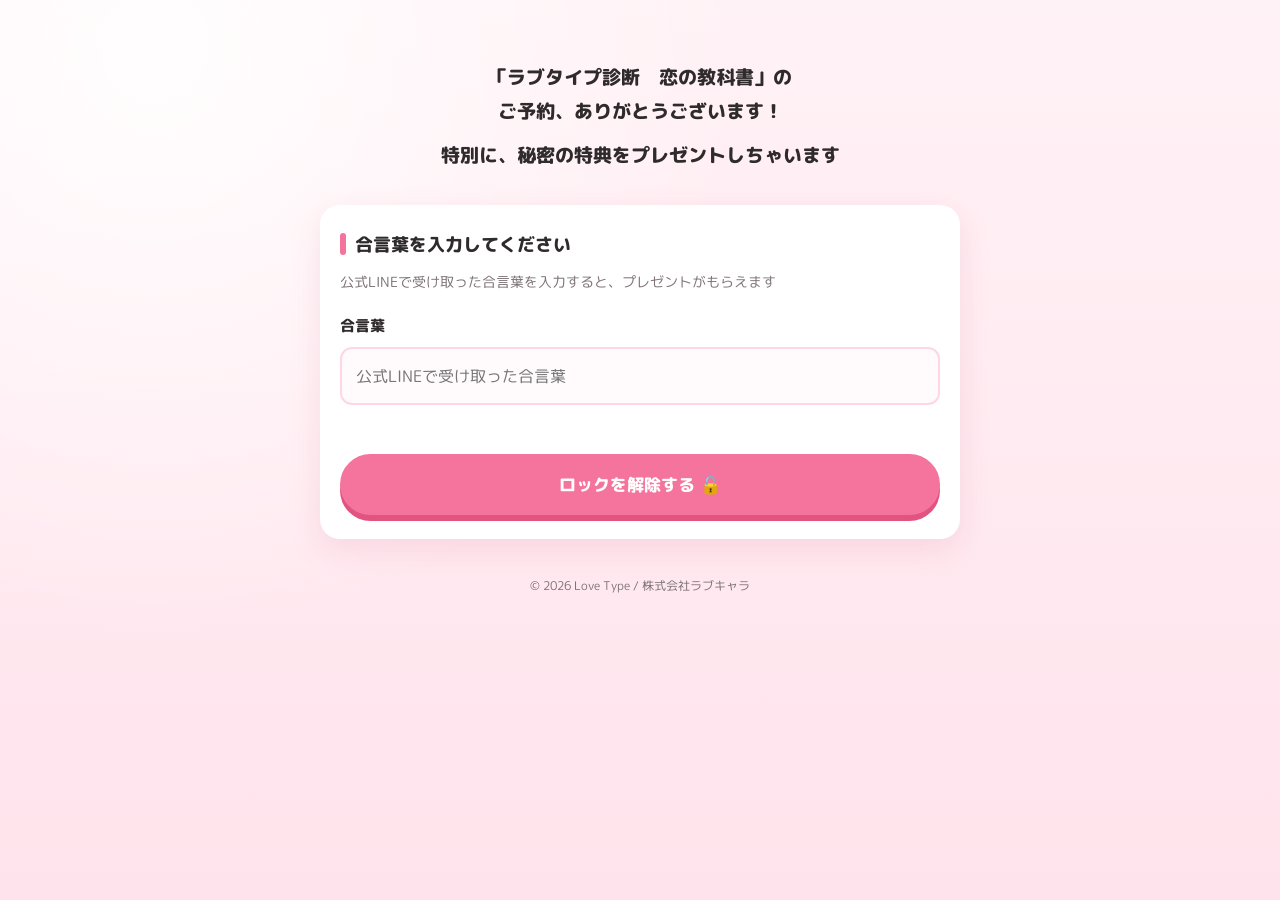
==== index.html @ 6d6f6eb8 "文言を公式LINE配布の表記に統一 - 「ラブタイプ書籍購入者限定！特典お渡し所」のバッジを削除 - フッターを「© 2026 Love Type / 株式会社ラブキャラ」に変更 - 合言葉画面の説明" ====
<!DOCTYPE html>
<html lang="ja">
<head>
<meta charset="UTF-8">
<meta name="viewport" content="width=device-width, initial-scale=1">
<title>ラブタイプ恋愛免許証</title>
<meta name="description" content="「ラブタイプ診断 恋の教科書」の特典。お名前とラブタイプを入れるだけで、あなただけの「ラブタイプ恋愛免許証」が発行できます。">
<meta name="robots" content="noindex, nofollow, noarchive">
<meta property="og:type" content="website">
<meta property="og:title" content="ラブタイプ恋愛免許証">
<meta property="og:description" content="名前とラブタイプを入れるだけ。あなただけの恋愛免許証を発行してSNSでシェアしよう。">
<meta property="og:image" content="assets/img/sample-license.png">
<meta name="twitter:card" content="summary_large_image">
<link rel="stylesheet" href="assets/css/style.css">
</head>
<body>
<div class="wrap">

  <header class="hero">
    <p class="hero__message">
      <span>「ラブタイプ診断　恋の教科書」のご予約、ありがとうございます！</span>
      <span>特別に、秘密の特典をプレゼントしちゃいます</span>
    </p>
  </header>

  <section class="panel gate" id="gate" hidden>
    <h2 class="panel__title">合言葉を入力してください</h2>
    <p class="gate__lead">
      公式LINEで受け取った合言葉を入力すると、プレゼントがもらえます
    </p>
    <form id="gate-form" novalidate>
      <div class="field">
        <label for="passcode">合言葉</label>
        <input type="text" id="passcode" name="passcode" autocomplete="off"
               autocapitalize="off" spellcheck="false" placeholder="公式LINEで受け取った合言葉">
      </div>
      <p class="gate__error" id="gate-error" role="alert"></p>
      <button type="submit" class="btn btn--primary">ロックを解除する 🔓</button>
    </form>
  </section>

  <div id="gated-content" hidden>

  <section class="panel">
    <h2 class="panel__title">特典を受け取ってね♡</h2>

    <form id="license-form" novalidate>
      <div class="field">
        <label for="name">あなたのお名前</label>
        <input type="text" id="name" name="name" maxlength="12" placeholder="ラブ 太郎" autocomplete="name" required>
      </div>

      <div class="field">
        <label for="type">あなたのラブタイプ</label>
        <select id="type" name="type" required>
          <option value="" disabled selected>16タイプから選んでください</option>
        </select>
        <p class="type-note" id="type-note"></p>
      </div>

      <button type="submit" class="btn btn--primary" id="submit">
        特典を受け取る 💌
      </button>
    </form>
  </section>

  </div><!-- /#gated-content -->

  <p class="footer">© 2026 Love Type / 株式会社ラブキャラ</p>
</div>

<script src="assets/js/gate.js"></script>
<script src="assets/js/types.js"></script>
<script src="assets/js/form.js"></script>
</body>
</html>
---- assets/css/style.css ----
@import url('https://fonts.googleapis.com/css2?family=Baloo+2:wght@700;800&family=M+PLUS+Rounded+1c:wght@400;500;700;800&display=swap');

:root {
  --pink: #f4749e;
  --pink-deep: #e2537f;
  --pink-soft: #ffd6e3;
  --pink-pale: #ffeaf1;
  --yellow: #fff27a;
  --ink: #2f2b2c;
  --muted: #7d7376;
  --white: #fff;
  --radius: 20px;
  --shadow: 0 10px 30px rgba(214, 120, 150, 0.18);
}

* {
  box-sizing: border-box;
}

html {
  -webkit-text-size-adjust: 100%;
}

body {
  margin: 0;
  padding: 0 16px 72px;
  font-family: 'M PLUS Rounded 1c', 'Hiragino Maru Gothic ProN', 'Yu Gothic', Meiryo, sans-serif;
  color: var(--ink);
  background:
    radial-gradient(circle at 12% 6%, rgba(255, 255, 255, 0.9), transparent 42%),
    linear-gradient(180deg, #fff2f6 0%, #ffe3ec 100%);
  background-attachment: fixed;
  min-height: 100vh;
  line-height: 1.75;
}

.wrap {
  max-width: 640px;
  margin: 0 auto;
}

/* ---------- ヘッダー ---------- */

.hero {
  text-align: center;
  padding: 40px 0 8px;
}

.hero__badge {
  display: inline-block;
  background: var(--pink);
  color: var(--white);
  font-weight: 800;
  font-size: 15px;
  letter-spacing: 0.04em;
  padding: 7px 20px;
  border-radius: 999px;
}

.hero__message {
  margin: 20px auto 0;
  max-width: 460px;
  font-size: clamp(15px, 4vw, 19px);
  font-weight: 800;
  line-height: 1.8;
}

/* 1文ずつブロックにして、折り返しを均等に分ける（末尾1文字だけ落ちるのを防ぐ） */
.hero__message span {
  display: block;
  text-wrap: balance;
}

.hero__message span + span {
  margin-top: 10px;
}

.hero__title {
  margin: 18px 0 6px;
  font-size: clamp(24px, 6.4vw, 34px);
  font-weight: 800;
  line-height: 1.45;
}

.hero__title .marker {
  background: linear-gradient(transparent 58%, var(--yellow) 58%);
  padding: 0 2px;
}

.hero__logo {
  font-family: 'Baloo 2', 'M PLUS Rounded 1c', sans-serif;
  font-size: clamp(44px, 13vw, 68px);
  font-weight: 800;
  color: var(--pink);
  line-height: 1.1;
  margin: 4px 0 0;
  text-shadow:
    3px 3px 0 var(--white), -3px 3px 0 var(--white),
    3px -3px 0 var(--white), -3px -3px 0 var(--white);
}

.hero__lead {
  margin: 10px auto 0;
  max-width: 460px;
  font-size: 15px;
  color: var(--muted);
}

/* ---------- カード（白い箱） ---------- */

.panel {
  background: var(--white);
  border-radius: var(--radius);
  box-shadow: var(--shadow);
  padding: 24px 20px;
  margin-top: 24px;
}

.panel__title {
  display: flex;
  align-items: center;
  gap: 9px;
  margin: 0 0 16px;
  font-size: 18px;
  font-weight: 800;
}

.panel__title::before {
  content: '';
  width: 6px;
  height: 22px;
  border-radius: 3px;
  background: var(--pink);
}

/* ---------- 合言葉ゲート ---------- */

.gate__lead {
  margin: -6px 0 18px;
  font-size: 14px;
  color: var(--muted);
}

.gate__error {
  margin: -8px 0 14px;
  font-size: 13px;
  font-weight: 700;
  color: #c0392b;
  min-height: 1.75em;
}

/* ---------- 見本画像 ---------- */

.preview {
  margin-top: 24px;
  text-align: center;
}

.preview img {
  width: 100%;
  max-width: 280px;
  height: auto; /* HTML の height 属性で縦に伸びるのを防ぐ */
  border-radius: var(--radius);
  box-shadow: var(--shadow);
  display: block;
  margin: 0 auto;
}

.preview__caption {
  margin: 12px 0 0;
  font-size: 13px;
  color: var(--muted);
}

/* ---------- フォーム ---------- */

.field {
  margin-bottom: 20px;
}

.field > label {
  display: block;
  font-weight: 800;
  font-size: 15px;
  margin-bottom: 8px;
}

.field__hint {
  font-size: 12px;
  font-weight: 500;
  color: var(--muted);
  margin-left: 6px;
}

input[type='text'],
input[type='date'],
select {
  width: 100%;
  font: inherit;
  font-size: 16px; /* iOS でのズームを防ぐ */
  padding: 13px 14px;
  border: 2px solid var(--pink-soft);
  border-radius: 12px;
  background: #fffafc;
  color: var(--ink);
  appearance: none;
}

select {
  background-image: url("data:image/svg+xml,%3Csvg xmlns='http://www.w3.org/2000/svg' width='12' height='8'%3E%3Cpath d='M1 1l5 5 5-5' fill='none' stroke='%23f4749e' stroke-width='2' stroke-linecap='round'/%3E%3C/svg%3E");
  background-repeat: no-repeat;
  background-position: right 16px center;
  padding-right: 40px;
}

input:focus,
select:focus {
  outline: none;
  border-color: var(--pink);
}

.type-note {
  margin: -8px 0 0;
  font-size: 13px;
  color: var(--muted);
  min-height: 1.75em;
}

/* ---------- ボタン ---------- */

.btn {
  display: flex;
  align-items: center;
  justify-content: center;
  gap: 8px;
  width: 100%;
  font: inherit;
  font-weight: 800;
  font-size: 17px;
  padding: 16px;
  border: none;
  border-radius: 999px;
  cursor: pointer;
  text-decoration: none;
  transition: transform 0.12s ease, box-shadow 0.12s ease, opacity 0.12s ease;
}

.btn:active {
  transform: translateY(2px);
}

.btn--primary {
  background: var(--pink);
  color: var(--white);
  box-shadow: 0 6px 0 var(--pink-deep);
}

.btn--primary:active {
  box-shadow: 0 2px 0 var(--pink-deep);
}

.btn--ghost {
  background: var(--white);
  color: var(--pink-deep);
  border: 2px solid var(--pink-soft);
  font-size: 15px;
  padding: 13px;
}

.btn[disabled] {
  opacity: 0.5;
  cursor: not-allowed;
}

/* ---------- 結果ページ ---------- */

.result-image {
  position: relative;
  margin-top: 20px;
  min-height: 200px;
}

.result-image canvas,
.result-image img {
  width: 100%;
  border-radius: var(--radius);
  box-shadow: var(--shadow);
  display: block;
}

.loading {
  display: flex;
  align-items: center;
  justify-content: center;
  gap: 10px;
  padding: 80px 0;
  color: var(--muted);
  font-weight: 700;
}

.loading::before {
  content: '';
  width: 20px;
  height: 20px;
  border: 3px solid var(--pink-soft);
  border-top-color: var(--pink);
  border-radius: 50%;
  animation: spin 0.8s linear infinite;
}

@keyframes spin {
  to {
    transform: rotate(360deg);
  }
}

.save-hint {
  margin: 14px 0 0;
  font-size: 13px;
  color: var(--muted);
  text-align: center;
}

.notice {
  margin: 14px 0 0;
  background: #fff7da;
  border: 2px solid #ffe9a3;
  border-radius: 12px;
  padding: 13px 16px;
  font-size: 13px;
  font-weight: 700;
  color: #8a6d1f;
  text-align: center;
}

.share-grid {
  display: grid;
  grid-template-columns: repeat(3, 1fr);
  gap: 10px;
  margin-top: 12px;
}

.share-btn {
  display: flex;
  flex-direction: column;
  align-items: center;
  justify-content: center;
  gap: 6px;
  padding: 14px 4px;
  border-radius: 14px;
  border: none;
  font: inherit;
  font-size: 13px;
  font-weight: 800;
  color: var(--white);
  text-decoration: none;
  cursor: pointer;
}

.share-btn svg {
  width: 22px;
  height: 22px;
}

.share-btn--x { background: #000; }
.share-btn--line { background: #06c755; }

.share-btn--instagram {
  background: linear-gradient(45deg, #f09433 0%, #dc2743 45%, #bc1888 100%);
}

.stack > * + * {
  margin-top: 10px;
}

.toast {
  position: fixed;
  left: 50%;
  bottom: 28px;
  transform: translateX(-50%) translateY(20px);
  background: rgba(47, 43, 44, 0.94);
  color: var(--white);
  font-size: 14px;
  font-weight: 700;
  padding: 11px 22px;
  border-radius: 999px;
  opacity: 0;
  pointer-events: none;
  transition: opacity 0.2s ease, transform 0.2s ease;
  z-index: 10;
}

.toast.is-visible {
  opacity: 1;
  transform: translateX(-50%) translateY(0);
}

.error {
  background: #fff0f0;
  border: 2px solid #ffc9c9;
  border-radius: 12px;
  padding: 16px;
  color: #c0392b;
  font-weight: 700;
}

.footer {
  margin-top: 36px;
  text-align: center;
  font-size: 12px;
  color: var(--muted);
}

.footer a {
  color: var(--pink-deep);
}
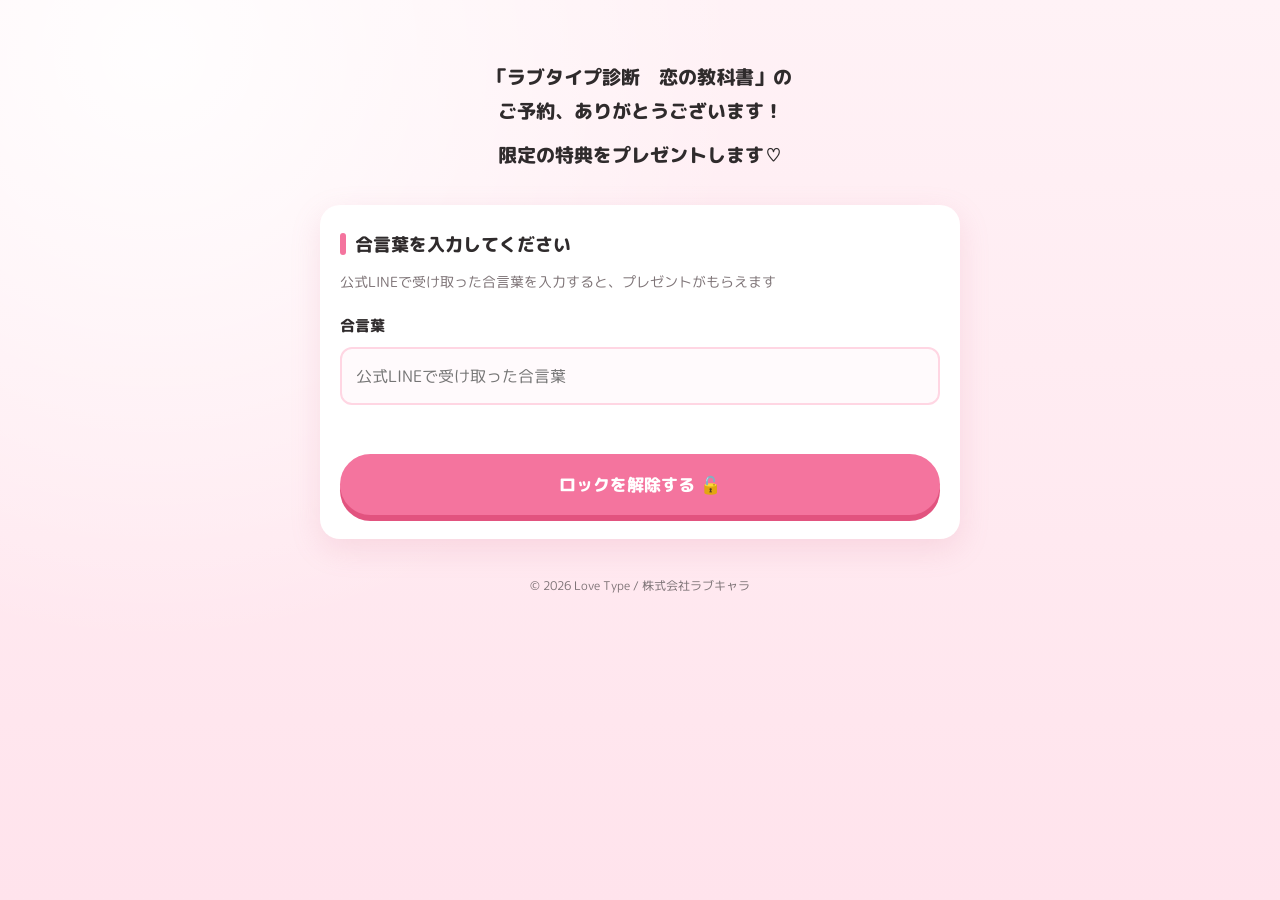
==== commit ea772943: "文言の調整と「画像つきでシェア」ボタンの削除 - お礼メッセージの2文目を「限定の特典をプレゼントします♡」に変更 - 氏名欄に「（最大12文字）」の注記を戻した - フォームの見出し「特典を受け取っ" ====
--- a/index.html
+++ b/index.html
@@ -19,7 +19,7 @@
   <header class="hero">
     <p class="hero__message">
       <span>「ラブタイプ診断　恋の教科書」のご予約、ありがとうございます！</span>
-      <span>特別に、秘密の特典をプレゼントしちゃいます</span>
+      <span>限定の特典をプレゼントします♡</span>
     </p>
   </header>
 
@@ -42,11 +42,9 @@
   <div id="gated-content" hidden>
 
   <section class="panel">
-    <h2 class="panel__title">特典を受け取ってね♡</h2>
-
     <form id="license-form" novalidate>
       <div class="field">
-        <label for="name">あなたのお名前</label>
+        <label for="name">あなたのお名前<span class="field__hint">（最大12文字）</span></label>
         <input type="text" id="name" name="name" maxlength="12" placeholder="ラブ 太郎" autocomplete="name" required>
       </div>
 
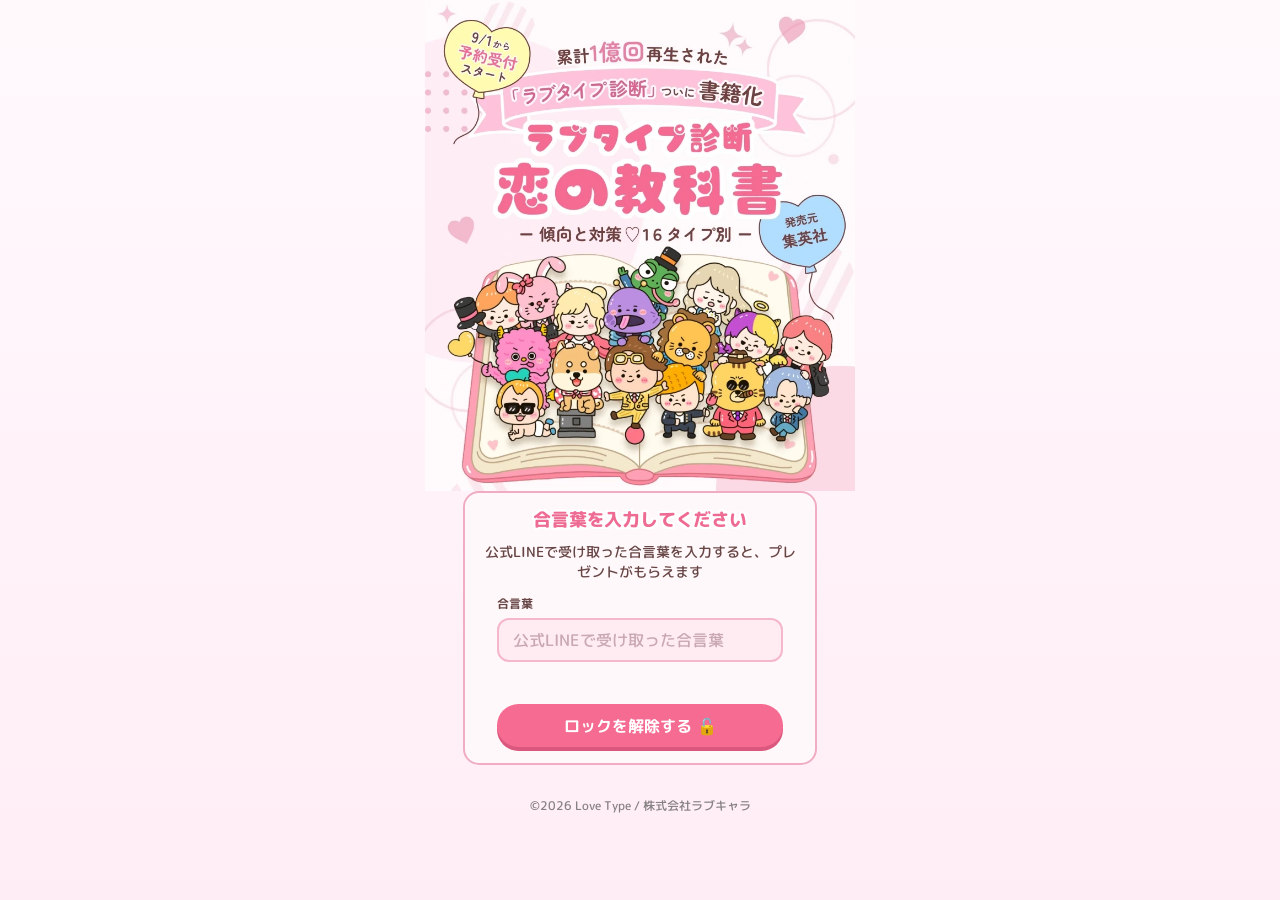
==== commit c8e2ad5e: "入力ページをデザインカンプに合わせて作り直し - 上部のビジュアル（バッジ・リボン・タイトルロゴ・書籍イラスト）は   カンプから切り出して assets/img/hero.webp（PNGフォールバ" ====
--- a/index.html
+++ b/index.html
@@ -17,17 +17,16 @@
 <div class="wrap">
 
   <header class="hero">
-    <p class="hero__message">
-      <span>「ラブタイプ診断　恋の教科書」のご予約、ありがとうございます！</span>
-      <span>限定の特典をプレゼントします♡</span>
-    </p>
+    <picture>
+      <source srcset="assets/img/hero.webp" type="image/webp">
+      <img src="assets/img/hero.png" width="780" height="890"
+           alt="9/1から予約受付スタート。累計1億回再生された「ラブタイプ診断」ついに書籍化。ラブタイプ診断 恋の教科書 ー 傾向と対策♡16タイプ別 ー 発売元 集英社">
+    </picture>
   </header>
 
-  <section class="panel gate" id="gate" hidden>
-    <h2 class="panel__title">合言葉を入力してください</h2>
-    <p class="gate__lead">
-      公式LINEで受け取った合言葉を入力すると、プレゼントがもらえます
-    </p>
+  <section class="card" id="gate" hidden>
+    <h1 class="card__title">合言葉を入力してください</h1>
+    <p class="card__lead">公式LINEで受け取った合言葉を入力すると、プレゼントがもらえます</p>
     <form id="gate-form" novalidate>
       <div class="field">
         <label for="passcode">合言葉</label>
@@ -35,36 +34,35 @@
                autocapitalize="off" spellcheck="false" placeholder="公式LINEで受け取った合言葉">
       </div>
       <p class="gate__error" id="gate-error" role="alert"></p>
-      <button type="submit" class="btn btn--primary">ロックを解除する 🔓</button>
+      <button type="submit" class="btn">ロックを解除する 🔓</button>
     </form>
   </section>
 
   <div id="gated-content" hidden>
+    <section class="card card--ribbon">
+      <h1 class="card__title">ご予約ありがとうございます！</h1>
+      <p class="card__lead">限定特典をプレゼントします♡</p>
 
-  <section class="panel">
-    <form id="license-form" novalidate>
-      <div class="field">
-        <label for="name">あなたのお名前<span class="field__hint">（最大12文字）</span></label>
-        <input type="text" id="name" name="name" maxlength="12" placeholder="ラブ 太郎" autocomplete="name" required>
-      </div>
+      <form id="license-form" novalidate>
+        <div class="field">
+          <label for="name">お名前<span class="field__hint">（最大12文字）</span></label>
+          <input type="text" id="name" name="name" maxlength="12" placeholder="ラブ教授" autocomplete="name" required>
+        </div>
 
-      <div class="field">
-        <label for="type">あなたのラブタイプ</label>
-        <select id="type" name="type" required>
-          <option value="" disabled selected>16タイプから選んでください</option>
-        </select>
-        <p class="type-note" id="type-note"></p>
-      </div>
+        <div class="field">
+          <label for="type">あなたのラブタイプ</label>
+          <select id="type" name="type" required>
+            <option value="" disabled selected>選んでください</option>
+          </select>
+          <p class="field__note">※16タイプから選んでください</p>
+        </div>
 
-      <button type="submit" class="btn btn--primary" id="submit">
-        特典を受け取る 💌
-      </button>
-    </form>
-  </section>
+        <button type="submit" class="btn" id="submit">特典を受け取る <svg viewBox="0 0 24 24" aria-hidden="true" fill="none" stroke="currentColor" stroke-width="1.8" stroke-linecap="round" stroke-linejoin="round"><rect x="2.5" y="5" width="19" height="14" rx="2.5"/><path d="M3 7l9 6 9-6"/></svg></button>
+      </form>
+    </section>
+  </div>
 
-  </div><!-- /#gated-content -->
-
-  <p class="footer">© 2026 Love Type / 株式会社ラブキャラ</p>
+  <p class="footer">©2026 Love Type / 株式会社ラブキャラ</p>
 </div>
 
 <script src="assets/js/gate.js"></script>
--- a/assets/css/style.css
+++ b/assets/css/style.css
@@ -1,213 +1,203 @@
-@import url('https://fonts.googleapis.com/css2?family=Baloo+2:wght@700;800&family=M+PLUS+Rounded+1c:wght@400;500;700;800&display=swap');
-
+/*
+ * M PLUS Rounded 1c : 本文・見出しの書体。免許証アートワークと同じ Rounded M+。
+ *   アートワークの文字は「中太（Medium = 500）」なので、目立つ文字は 500 に揃えている。
+ *   免許証に書き込む氏名・交付日（assets/js/license.js）でも使う。
+ *   Canvas 描画でも Web フォントの読み込みが必要なため、ここで読み込んでおく。
+ */
+@import url('https://fonts.googleapis.com/css2?family=M+PLUS+Rounded+1c:wght@400;500;700;800&display=swap');
+
+/* 配色はデザインカンプから実測した値 */
 :root {
-  --pink: #f4749e;
-  --pink-deep: #e2537f;
-  --pink-soft: #ffd6e3;
-  --pink-pale: #ffeaf1;
-  --yellow: #fff27a;
-  --ink: #2f2b2c;
-  --muted: #7d7376;
+  --bg-top: #fff9fc;
+  --bg-bottom: #ffedf5;
+  --card: #fff8fa;
+  --card-border: #efacc2;
+  --ribbon: #f291b4;
+  --input-bg: #ffecf2;
+  --input-border: #f5b7cc;
+  --pink: #f56b92;
+  --pink-deep: #da587e;
+  --pink-title: #ee6c93;
+  --ink: #674545;
+  --muted: #868182;
   --white: #fff;
-  --radius: 20px;
-  --shadow: 0 10px 30px rgba(214, 120, 150, 0.18);
+
+  /* カンプ（横 390）での比率をそのまま使う */
+  --card-width: 82.3%;   /* 321 / 390 */
+  --radius-card: 16px;
+  --radius-input: 12px;
 }
 
 * {
   box-sizing: border-box;
 }
 
+/* .btn などの display 指定に負けないよう、hidden を最優先にする */
+[hidden] {
+  display: none !important;
+}
+
 html {
   -webkit-text-size-adjust: 100%;
+  overflow-x: hidden; /* カード外へ伸びるリボンで横スクロールが出ないように */
 }
 
 body {
   margin: 0;
-  padding: 0 16px 72px;
+  padding: 0 0 40px;
   font-family: 'M PLUS Rounded 1c', 'Hiragino Maru Gothic ProN', 'Yu Gothic', Meiryo, sans-serif;
+  font-weight: 500;
   color: var(--ink);
-  background:
-    radial-gradient(circle at 12% 6%, rgba(255, 255, 255, 0.9), transparent 42%),
-    linear-gradient(180deg, #fff2f6 0%, #ffe3ec 100%);
+  background: linear-gradient(180deg, var(--bg-top) 0%, var(--bg-bottom) 100%);
   background-attachment: fixed;
   min-height: 100vh;
   line-height: 1.75;
+  overflow-x: hidden;
 }
 
 .wrap {
-  max-width: 640px;
+  max-width: 430px;
   margin: 0 auto;
-}
-
-/* ---------- ヘッダー ---------- */
+  overflow-x: clip;
+}
+
+/* ---------- ヒーロー（書影ビジュアル） ---------- */
 
 .hero {
-  text-align: center;
-  padding: 40px 0 8px;
-}
-
-.hero__badge {
-  display: inline-block;
-  background: var(--pink);
-  color: var(--white);
+  margin: 0;
+}
+
+.hero img {
+  display: block;
+  width: 100%;
+  height: auto;
+}
+
+/* ---------- カード ---------- */
+
+.card {
+  position: relative;
+  width: var(--card-width);
+  margin: 0 auto 20px;
+  /* 見出しはフォームより 広く取る（カンプと同じ） */
+  padding: 15px clamp(12px, 4.1%, 18px) 16px;
+  background-color: var(--card);
+  border: 2px solid var(--card-border);
+  border-radius: var(--radius-card);
+}
+
+/* 左上・右下を斜めに横切るリボン */
+/* カンプにある、右側の小さなドット装飾（フォームのカードだけ） */
+.card--ribbon {
+  background-image: url("data:image/svg+xml,%3Csvg xmlns='http://www.w3.org/2000/svg' width='78' height='96'%3E%3Cg fill='%23f6b9cd'%3E%3Ccircle cx='70' cy='8' r='3.4'/%3E%3Ccircle cx='70' cy='32' r='3.4'/%3E%3Ccircle cx='46' cy='56' r='3.4'/%3E%3Ccircle cx='70' cy='56' r='3.4'/%3E%3Ccircle cx='22' cy='80' r='3.4'/%3E%3Ccircle cx='46' cy='80' r='3.4'/%3E%3Ccircle cx='70' cy='80' r='3.4'/%3E%3C/g%3E%3C/svg%3E");
+  background-repeat: no-repeat;
+  background-position: right 10px top 46%;
+}
+
+.card--ribbon::before,
+.card--ribbon::after {
+  content: '';
+  position: absolute;
+  /* カンプ実測：カードの角を横切る帯（長さ148 / 太さ27 / -36度） */
+  width: 148px;
+  height: 27px;
+  background: var(--ribbon);
+  pointer-events: none;
+  z-index: 0;
+}
+
+.card--ribbon::before {
+  top: 19px;
+  left: -13px;
+  transform: rotate(-36deg);
+}
+
+.card--ribbon::after {
+  bottom: 19px;
+  right: -13px;
+  transform: rotate(-36deg);
+}
+
+.card > * {
+  position: relative; /* リボンより前面に */
+  z-index: 1;
+}
+
+.card form {
+  padding-inline: 14px;
+}
+
+.card__title {
+  margin: 0 0 10px;
+  text-align: center;
+  font-size: clamp(15px, 4.5vw, 18px);
+  letter-spacing: -0.01em;
   font-weight: 800;
-  font-size: 15px;
-  letter-spacing: 0.04em;
-  padding: 7px 20px;
-  border-radius: 999px;
-}
-
-.hero__message {
-  margin: 20px auto 0;
-  max-width: 460px;
-  font-size: clamp(15px, 4vw, 19px);
-  font-weight: 800;
-  line-height: 1.8;
-}
-
-/* 1文ずつブロックにして、折り返しを均等に分ける（末尾1文字だけ落ちるのを防ぐ） */
-.hero__message span {
-  display: block;
-  text-wrap: balance;
-}
-
-.hero__message span + span {
-  margin-top: 10px;
-}
-
-.hero__title {
-  margin: 18px 0 6px;
-  font-size: clamp(24px, 6.4vw, 34px);
-  font-weight: 800;
+  line-height: 1.35;
+  color: var(--pink-title);
+  text-shadow:
+    2px 2px 0 var(--white), -2px 2px 0 var(--white),
+    2px -2px 0 var(--white), -2px -2px 0 var(--white),
+    2px 0 0 var(--white), -2px 0 0 var(--white),
+    0 2px 0 var(--white), 0 -2px 0 var(--white);
+}
+
+.card__lead {
+  margin: 0 0 13px;
+  text-align: center;
+  font-size: clamp(12px, 3.6vw, 14px);
   line-height: 1.45;
-}
-
-.hero__title .marker {
-  background: linear-gradient(transparent 58%, var(--yellow) 58%);
-  padding: 0 2px;
-}
-
-.hero__logo {
-  font-family: 'Baloo 2', 'M PLUS Rounded 1c', sans-serif;
-  font-size: clamp(44px, 13vw, 68px);
-  font-weight: 800;
-  color: var(--pink);
-  line-height: 1.1;
-  margin: 4px 0 0;
-  text-shadow:
-    3px 3px 0 var(--white), -3px 3px 0 var(--white),
-    3px -3px 0 var(--white), -3px -3px 0 var(--white);
-}
-
-.hero__lead {
-  margin: 10px auto 0;
-  max-width: 460px;
-  font-size: 15px;
-  color: var(--muted);
-}
-
-/* ---------- カード（白い箱） ---------- */
-
-.panel {
-  background: var(--white);
-  border-radius: var(--radius);
-  box-shadow: var(--shadow);
-  padding: 24px 20px;
-  margin-top: 24px;
-}
-
-.panel__title {
-  display: flex;
-  align-items: center;
-  gap: 9px;
-  margin: 0 0 16px;
-  font-size: 18px;
-  font-weight: 800;
-}
-
-.panel__title::before {
-  content: '';
-  width: 6px;
-  height: 22px;
-  border-radius: 3px;
-  background: var(--pink);
-}
-
-/* ---------- 合言葉ゲート ---------- */
-
-.gate__lead {
-  margin: -6px 0 18px;
-  font-size: 14px;
-  color: var(--muted);
-}
-
-.gate__error {
-  margin: -8px 0 14px;
-  font-size: 13px;
-  font-weight: 700;
-  color: #c0392b;
-  min-height: 1.75em;
-}
-
-/* ---------- 見本画像 ---------- */
-
-.preview {
-  margin-top: 24px;
-  text-align: center;
-}
-
-.preview img {
-  width: 100%;
-  max-width: 280px;
-  height: auto; /* HTML の height 属性で縦に伸びるのを防ぐ */
-  border-radius: var(--radius);
-  box-shadow: var(--shadow);
-  display: block;
-  margin: 0 auto;
-}
-
-.preview__caption {
-  margin: 12px 0 0;
-  font-size: 13px;
-  color: var(--muted);
+  color: var(--ink);
 }
 
 /* ---------- フォーム ---------- */
 
 .field {
-  margin-bottom: 20px;
+  margin-bottom: 15px;
 }
 
 .field > label {
   display: block;
-  font-weight: 800;
-  font-size: 15px;
-  margin-bottom: 8px;
+  font-size: 12px;
+  font-weight: 700;
+  line-height: 1.4;
+  margin-bottom: 6px;
 }
 
 .field__hint {
+  font-size: 11px;
+  font-weight: 500;
+  color: var(--muted);
+  margin-left: 5px;
+}
+
+.field__note {
+  margin: 9px 0 0;
   font-size: 12px;
-  font-weight: 500;
-  color: var(--muted);
-  margin-left: 6px;
+  line-height: 1.4;
+  color: var(--muted);
 }
 
 input[type='text'],
-input[type='date'],
 select {
   width: 100%;
   font: inherit;
   font-size: 16px; /* iOS でのズームを防ぐ */
-  padding: 13px 14px;
-  border: 2px solid var(--pink-soft);
-  border-radius: 12px;
-  background: #fffafc;
+  height: 44px;
+  padding: 0 14px;
+  border: 2px solid var(--input-border);
+  border-radius: var(--radius-input);
+  background: var(--input-bg);
   color: var(--ink);
   appearance: none;
 }
 
+input::placeholder {
+  color: #c9a8b2;
+}
+
 select {
-  background-image: url("data:image/svg+xml,%3Csvg xmlns='http://www.w3.org/2000/svg' width='12' height='8'%3E%3Cpath d='M1 1l5 5 5-5' fill='none' stroke='%23f4749e' stroke-width='2' stroke-linecap='round'/%3E%3C/svg%3E");
+  background-image: url("data:image/svg+xml,%3Csvg xmlns='http://www.w3.org/2000/svg' width='12' height='8'%3E%3Cpath d='M1 1l5 5 5-5' fill='none' stroke='%23f56b92' stroke-width='2' stroke-linecap='round'/%3E%3C/svg%3E");
   background-repeat: no-repeat;
   background-position: right 16px center;
   padding-right: 40px;
@@ -217,13 +207,6 @@
 select:focus {
   outline: none;
   border-color: var(--pink);
-}
-
-.type-note {
-  margin: -8px 0 0;
-  font-size: 13px;
-  color: var(--muted);
-  min-height: 1.75em;
 }
 
 /* ---------- ボタン ---------- */
@@ -235,36 +218,40 @@
   gap: 8px;
   width: 100%;
   font: inherit;
-  font-weight: 800;
-  font-size: 17px;
-  padding: 16px;
+  font-weight: 700;
+  font-size: 16px;
+  height: 43px;
+  padding: 0 16px;
   border: none;
   border-radius: 999px;
+  color: var(--white);
+  background: var(--pink);
+  box-shadow: 0 4px 0 var(--pink-deep);
   cursor: pointer;
   text-decoration: none;
-  transition: transform 0.12s ease, box-shadow 0.12s ease, opacity 0.12s ease;
+  transition: transform 0.12s ease, box-shadow 0.12s ease;
+}
+
+.btn svg {
+  width: 20px;
+  height: 20px;
 }
 
 .btn:active {
-  transform: translateY(2px);
-}
-
-.btn--primary {
-  background: var(--pink);
-  color: var(--white);
-  box-shadow: 0 6px 0 var(--pink-deep);
-}
-
-.btn--primary:active {
-  box-shadow: 0 2px 0 var(--pink-deep);
+  transform: translateY(3px);
+  box-shadow: 0 1px 0 var(--pink-deep);
 }
 
 .btn--ghost {
   background: var(--white);
   color: var(--pink-deep);
-  border: 2px solid var(--pink-soft);
+  border: 2px solid var(--input-border);
+  box-shadow: 0 4px 0 var(--input-border);
   font-size: 15px;
-  padding: 13px;
+}
+
+.btn--ghost:active {
+  box-shadow: 0 1px 0 var(--input-border);
 }
 
 .btn[disabled] {
@@ -272,19 +259,30 @@
   cursor: not-allowed;
 }
 
+/* ---------- 合言葉ゲート ---------- */
+
+.gate__error {
+  margin: 0 0 10px;
+  font-size: 12px;
+  line-height: 1.4;
+  color: #c0392b;
+  min-height: 1.4em;
+}
+
 /* ---------- 結果ページ ---------- */
 
 .result-image {
   position: relative;
-  margin-top: 20px;
+  width: var(--card-width);
+  margin: 0 auto;
   min-height: 200px;
 }
 
 .result-image canvas,
 .result-image img {
   width: 100%;
-  border-radius: var(--radius);
-  box-shadow: var(--shadow);
+  border-radius: var(--radius-card);
+  box-shadow: 0 8px 24px rgba(214, 120, 150, 0.18);
   display: block;
 }
 
@@ -295,14 +293,13 @@
   gap: 10px;
   padding: 80px 0;
   color: var(--muted);
-  font-weight: 700;
 }
 
 .loading::before {
   content: '';
   width: 20px;
   height: 20px;
-  border: 3px solid var(--pink-soft);
+  border: 3px solid var(--input-border);
   border-top-color: var(--pink);
   border-radius: 50%;
   animation: spin 0.8s linear infinite;
@@ -315,23 +312,51 @@
 }
 
 .save-hint {
-  margin: 14px 0 0;
+  width: var(--card-width);
+  margin: 12px auto 0;
   font-size: 13px;
   color: var(--muted);
   text-align: center;
 }
 
+/* ---------- 取扱説明書 ---------- */
+
+.manual {
+  width: var(--card-width);
+  margin: 16px auto 22px;
+}
+
+.btn--manual {
+  background: var(--white);
+  color: var(--pink-deep);
+  border: 2px solid var(--pink);
+  box-shadow: 0 4px 0 var(--input-border);
+}
+
+.btn--manual:active {
+  box-shadow: 0 1px 0 var(--input-border);
+}
+
+.manual__note {
+  margin: 0;
+  text-align: center;
+  font-size: 13px;
+  color: var(--muted);
+}
+
 .notice {
-  margin: 14px 0 0;
+  width: var(--card-width);
+  margin: 14px auto 0;
   background: #fff7da;
   border: 2px solid #ffe9a3;
   border-radius: 12px;
   padding: 13px 16px;
   font-size: 13px;
-  font-weight: 700;
   color: #8a6d1f;
   text-align: center;
 }
+
+/* ---------- シェア ---------- */
 
 .share-grid {
   display: grid;
@@ -351,7 +376,7 @@
   border: none;
   font: inherit;
   font-size: 13px;
-  font-weight: 800;
+  font-weight: 700;
   color: var(--white);
   text-decoration: none;
   cursor: pointer;
@@ -372,13 +397,15 @@
 .stack > * + * {
   margin-top: 10px;
 }
+
+/* ---------- その他 ---------- */
 
 .toast {
   position: fixed;
   left: 50%;
   bottom: 28px;
   transform: translateX(-50%) translateY(20px);
-  background: rgba(47, 43, 44, 0.94);
+  background: rgba(60, 44, 48, 0.94);
   color: var(--white);
   font-size: 14px;
   font-weight: 700;
@@ -401,11 +428,10 @@
   border-radius: 12px;
   padding: 16px;
   color: #c0392b;
-  font-weight: 700;
 }
 
 .footer {
-  margin-top: 36px;
+  margin: 30px 0 0;
   text-align: center;
   font-size: 12px;
   color: var(--muted);
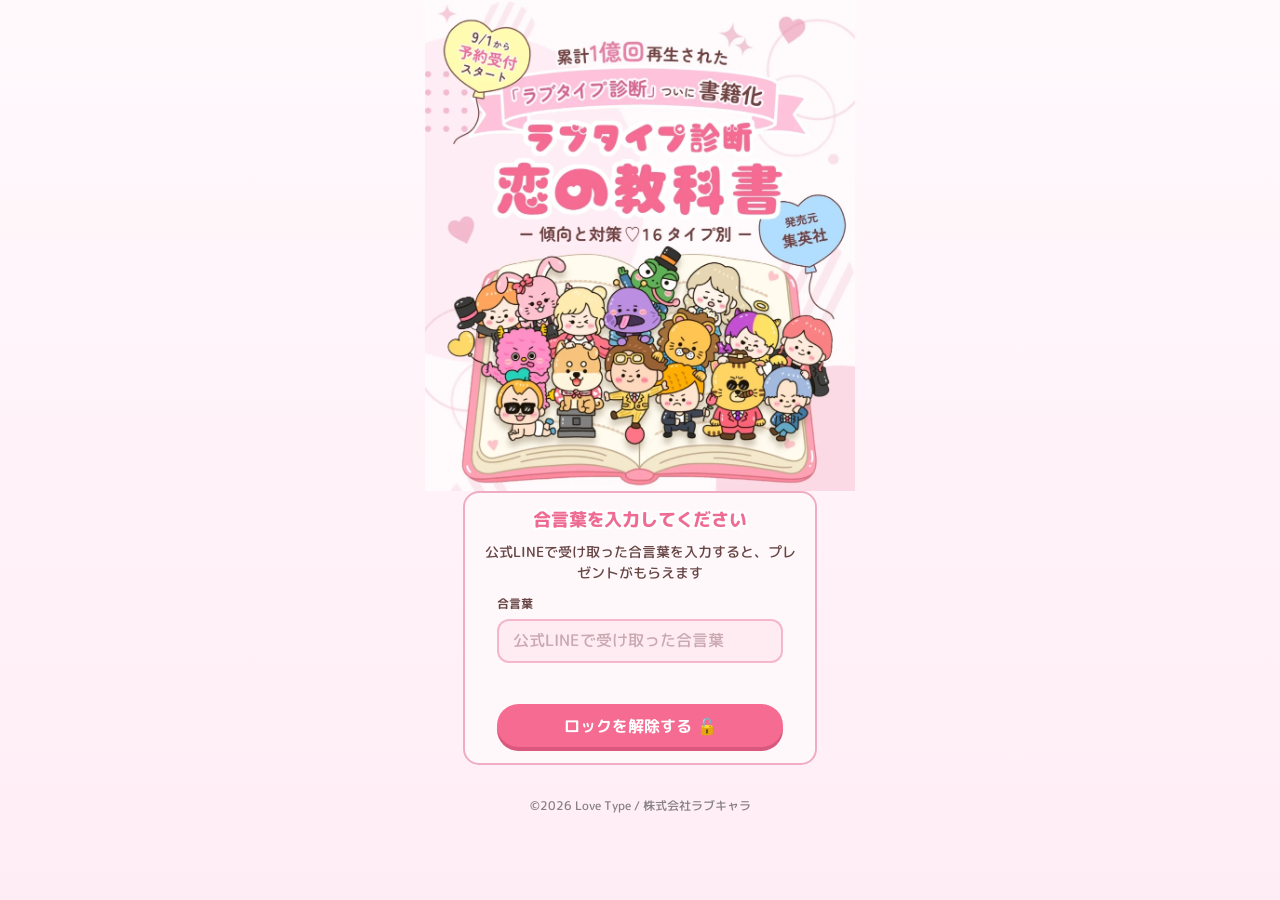
==== commit f865e84e: "上部ビジュアルを高解像度の書き出しに差し替え 780 × 890 から 924 × 1055 へ。縦横比は従来と同じで、 切り出し位置（上から52.725%）も変えていない。 表示サイズに対して2.3" ====
--- a/index.html
+++ b/index.html
@@ -19,7 +19,7 @@
   <header class="hero">
     <picture>
       <source srcset="assets/img/hero.webp" type="image/webp">
-      <img src="assets/img/hero.png" width="780" height="890"
+      <img src="assets/img/hero.png" width="924" height="1055"
            alt="9/1から予約受付スタート。累計1億回再生された「ラブタイプ診断」ついに書籍化。ラブタイプ診断 恋の教科書 ー 傾向と対策♡16タイプ別 ー 発売元 集英社">
     </picture>
   </header>
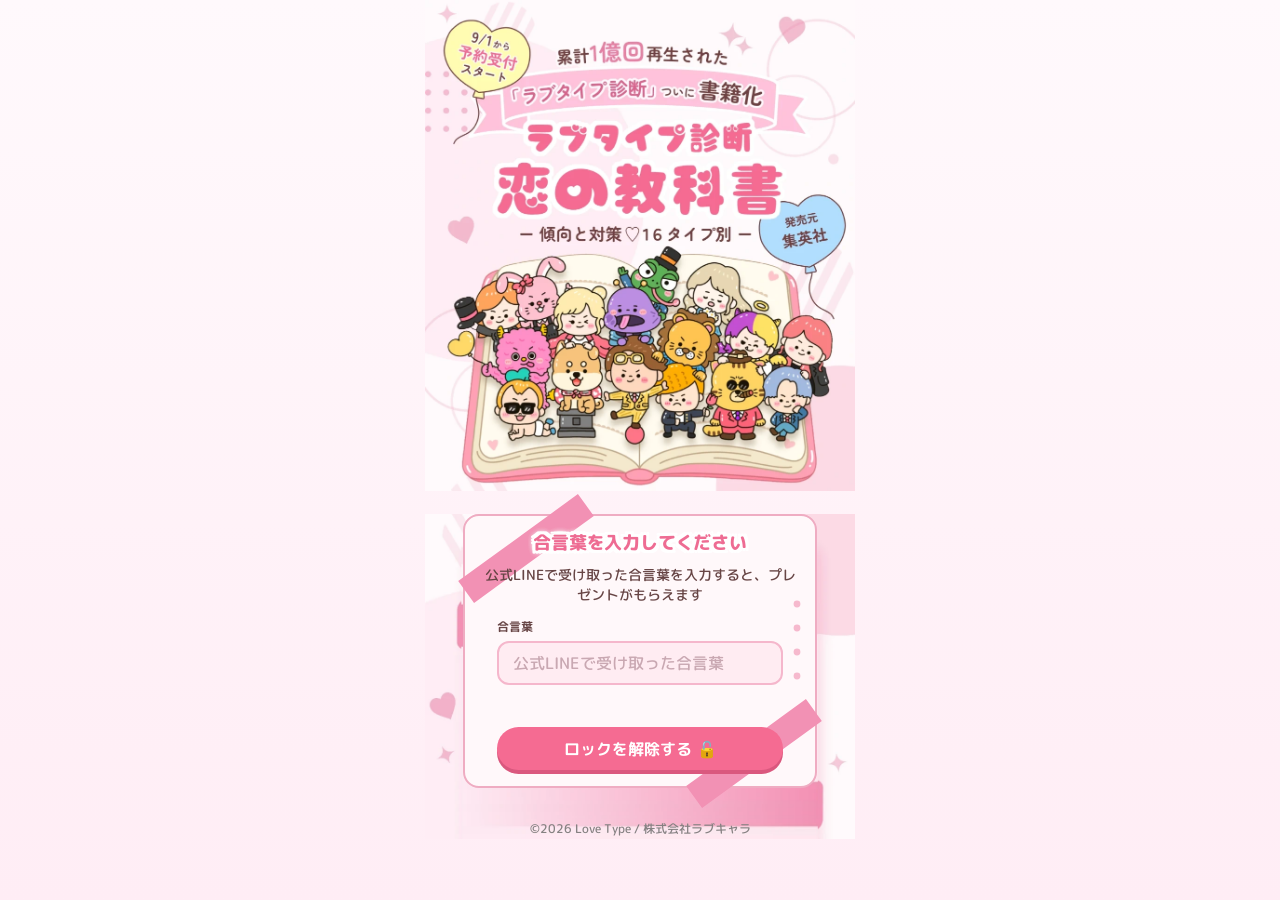
==== commit b0d2ddb3: "入力ページの背景装飾を反映し、合言葉画面にも同じ装飾を適用 - 合言葉画面のカードにもリボンと水玉を付け、フォームと見た目を揃えた   （見出しに重なるため外していたが、カンプは白ハロで隠す作りだった" ====
--- a/index.html
+++ b/index.html
@@ -24,7 +24,9 @@
     </picture>
   </header>
 
-  <section class="card" id="gate" hidden>
+  <div class="below">
+
+  <section class="card card--ribbon" id="gate" hidden>
     <h1 class="card__title">合言葉を入力してください</h1>
     <p class="card__lead">公式LINEで受け取った合言葉を入力すると、プレゼントがもらえます</p>
     <form id="gate-form" novalidate>
@@ -63,6 +65,8 @@
   </div>
 
   <p class="footer">©2026 Love Type / 株式会社ラブキャラ</p>
+
+  </div><!-- /.below -->
 </div>
 
 <script src="assets/js/gate.js"></script>
--- a/assets/css/style.css
+++ b/assets/css/style.css
@@ -73,6 +73,27 @@
   height: auto;
 }
 
+/*
+ * ヒーローより下の背景。カンプから切り出した装飾（ハート・キラキラ・淡い円）を
+ * そのまま敷く。カードが乗る範囲は、はみ出しても目立たないよう均してある。
+ */
+.below {
+  /* 背景画像が終わったあとも同じ色が続くように（画像の最下行の色） */
+  background-color: #fffafc;
+  background-image: image-set(url('../img/below-bg.webp') type('image/webp'),
+                              url('../img/below-bg.png') type('image/png'));
+  background-image: -webkit-image-set(url('../img/below-bg.webp') type('image/webp'),
+                                      url('../img/below-bg.png') type('image/png'));
+  background-repeat: no-repeat;
+  background-position: top center;
+  background-size: 100% auto;
+}
+
+/* カンプではヒーローとカードの間にすき間がある */
+.below > .card:first-of-type {
+  margin-top: 5.3%;
+}
+
 /* ---------- カード ---------- */
 
 .card {
@@ -135,11 +156,18 @@
   font-weight: 800;
   line-height: 1.35;
   color: var(--pink-title);
+  /*
+   * リボンは見出しの背後を通る。カンプと同じく、白フチで完全に隠れるよう
+   * ぼかしを重ねがけして濃い白ハロを作る（重ねるほど不透明になる）。
+   */
   text-shadow:
-    2px 2px 0 var(--white), -2px 2px 0 var(--white),
-    2px -2px 0 var(--white), -2px -2px 0 var(--white),
-    2px 0 0 var(--white), -2px 0 0 var(--white),
-    0 2px 0 var(--white), 0 -2px 0 var(--white);
+    0 0 7px var(--white), 0 0 7px var(--white),
+    0 0 7px var(--white), 0 0 7px var(--white),
+    0 0 4px var(--white), 0 0 4px var(--white),
+    3px 3px 0 var(--white), -3px 3px 0 var(--white),
+    3px -3px 0 var(--white), -3px -3px 0 var(--white),
+    3px 0 0 var(--white), -3px 0 0 var(--white),
+    0 3px 0 var(--white), 0 -3px 0 var(--white);
 }
 
 .card__lead {
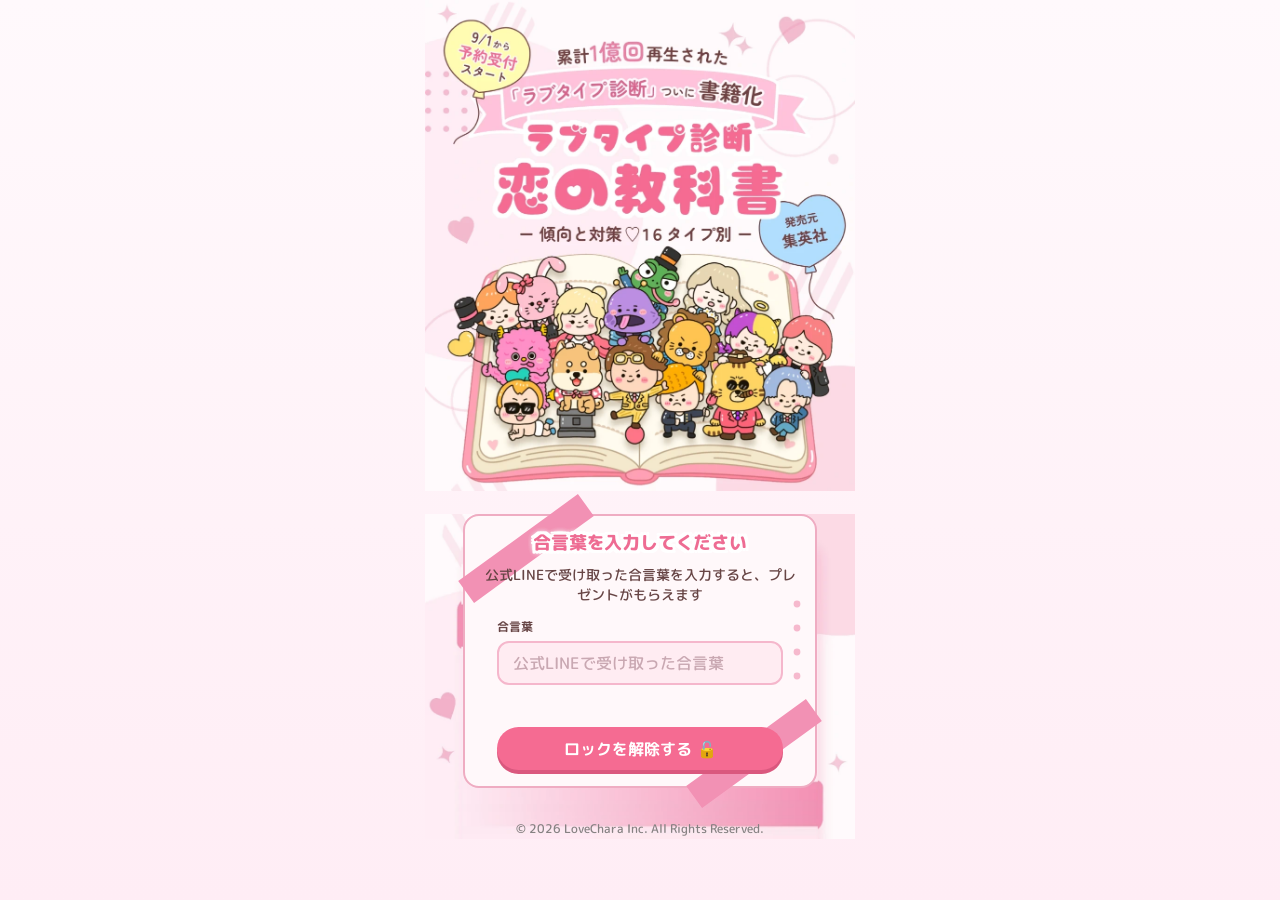
==== commit 1915e02a: "権利表記を「© 2026 LoveChara Inc. All Rights Reserved.」に変更 Co-Authored-By: Claude Opus 5 <noreply@anthropi" ====
--- a/index.html
+++ b/index.html
@@ -64,7 +64,7 @@
     </section>
   </div>
 
-  <p class="footer">©2026 Love Type / 株式会社ラブキャラ</p>
+  <p class="footer">© 2026 LoveChara Inc. All Rights Reserved.</p>
 
   </div><!-- /.below -->
 </div>
